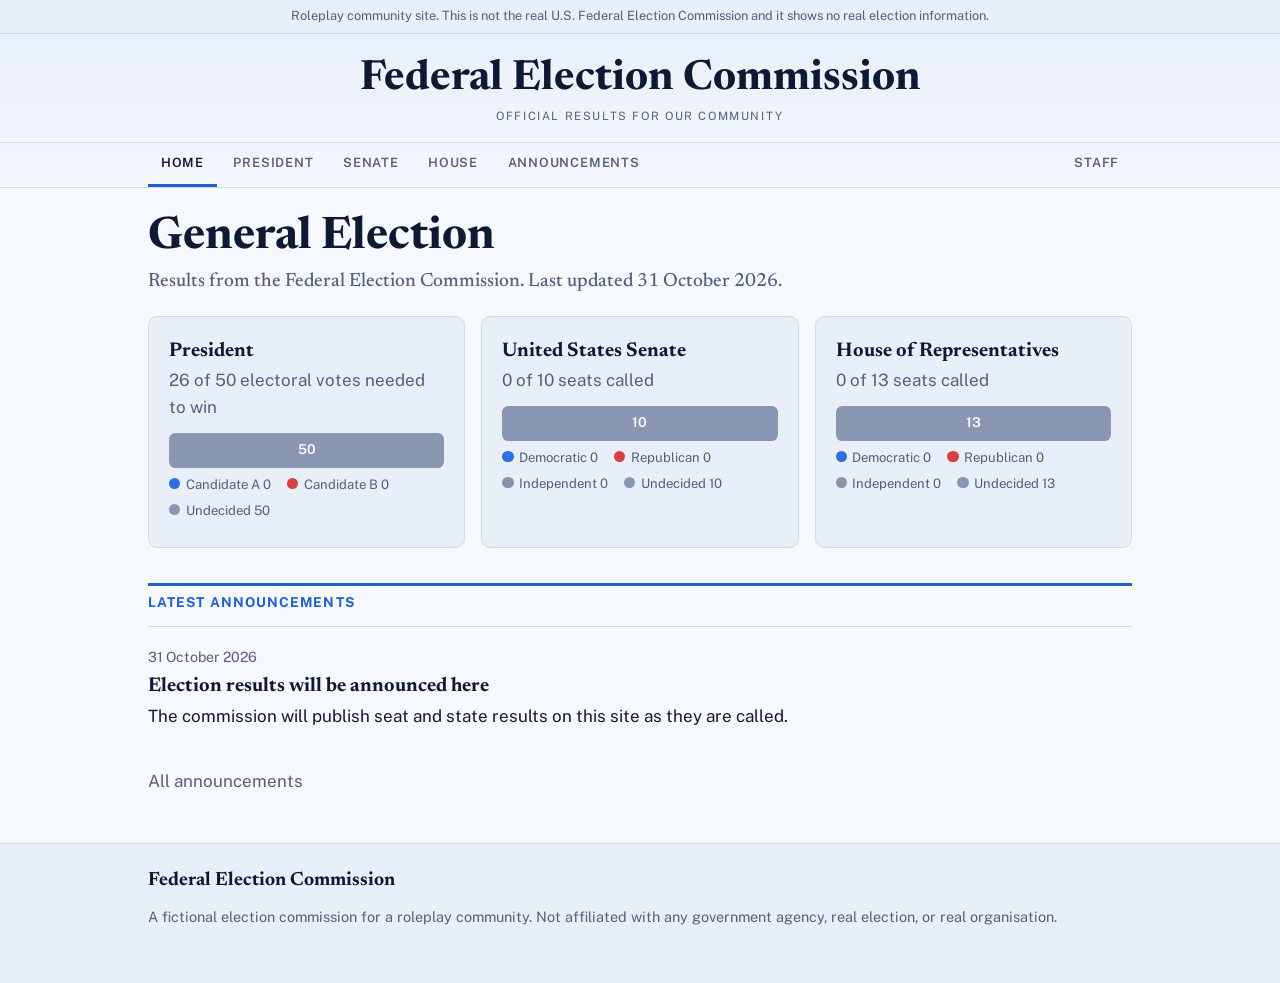
==== index.html @ acfc7f66 "Add files via upload" ====
<!doctype html><html lang="en"><head><meta charset="utf-8">
<meta name="viewport" content="width=device-width,initial-scale=1">
<title>Federal Election Commission</title>
<meta property="og:type" content="website">
<meta property="og:site_name" content="Federal Election Commission">
<meta property="og:title" content="Federal Election Commission">
<meta property="og:description" content="Roleplay community election results">
<meta name="theme-color" content="#1e3a8a">
<link href="https://fonts.googleapis.com/css2?family=Newsreader:opsz,wght@6..72,500;6..72,700&family=Public+Sans:wght@400;600&display=swap" rel="stylesheet">
<link rel="stylesheet" href="style.css"></head>
<body><div id="app"></div><script src="config.js"></script><script src="app.js"></script></body></html>
---- style.css ----
:root{--bg:#0b1220;--p:#111a2e;--l:#223052;--t:#e9eef8;--m:#9aa8c4;--a:#6aa6ff;--ah:#8fbcff;--oa:#07101f;--pend:#55627f;--er:#ff8a80;--ok:#6fdc9c;--sans:"Public Sans",system-ui,sans-serif;--serif:"Newsreader",Georgia,serif;color-scheme:dark}
@media(prefers-color-scheme:light){:root{--bg:#f5f8fd;--p:#e9eff9;--l:#d0daec;--t:#0e1a33;--m:#52607e;--a:#1f5fd1;--ah:#17479f;--oa:#fff;--pend:#8a97b3;--er:#c0392b;--ok:#1a7f46;color-scheme:light}}
*{box-sizing:border-box}
body{margin:0;background:var(--bg);color:var(--t);font:400 1.0625rem/1.6 var(--sans)}
a{color:inherit;text-decoration:none}.ul{text-decoration:underline;margin-right:.8rem}
:focus-visible{outline:3px solid var(--a);outline-offset:3px}
.w{max-width:64rem;margin:0 auto;padding:0 1.25rem}
h1,h2,h3{font-family:var(--serif);line-height:1.15;margin:.3rem 0}h1{font-size:clamp(2rem,5vw,2.8rem);margin-top:1.5rem}
.disc0{background:var(--p);border-bottom:1px solid var(--l);text-align:center;font-size:.8rem;color:var(--m);padding:.4rem 1rem}
.top{background:linear-gradient(var(--p),var(--bg));border-bottom:1px solid var(--l)}
.bar{display:flex;flex-direction:column;align-items:center;gap:.3rem;padding:1.4rem 0 1rem;text-align:center}
.brand{display:flex;align-items:center;gap:.7rem;font:700 clamp(1.7rem,5vw,2.6rem)/1.1 var(--serif)}.brand img{height:3rem}
.tag{text-transform:uppercase;letter-spacing:.14em;font-size:.72rem;color:var(--m)}
.cats{border-top:1px solid var(--l);overflow-x:auto}.cats .w{display:flex;gap:.25rem}
.cats a{padding:.65rem .8rem;color:var(--m);font-weight:600;font-size:.8rem;text-transform:uppercase;letter-spacing:.06em;white-space:nowrap;border-bottom:3px solid transparent}
.cats a:hover,.cats a.on{color:var(--t)}.cats a.on{border-color:var(--a)}.cats a.gap{margin-left:auto}
.lede{font:500 1.2rem/1.5 var(--serif);color:var(--m);margin:.3rem 0 1.2rem}
.sh{font:700 .85rem var(--sans);text-transform:uppercase;letter-spacing:.08em;color:var(--a);border-top:3px solid var(--a);padding-top:.5rem;margin:2.2rem 0 1rem}
.cards3,.grid{display:grid;gap:1rem;grid-template-columns:repeat(auto-fill,minmax(16rem,1fr))}
.card2,.seat,.box{background:var(--p);border:1px solid var(--l);border-radius:.6rem;padding:1.1rem 1.25rem}
a.card2:hover{border-color:var(--a)}.card2 p{margin:.3rem 0 .7rem}.mut,small{color:var(--m)}
.box{max-width:44rem;margin:1rem 0}
.bar2{display:flex;height:2.2rem;border-radius:.4rem;overflow:hidden;background:var(--l);margin:.4rem 0}
.bar2 span{display:flex;align-items:center;justify-content:center;color:#fff;font-weight:600;font-size:.85rem}
.leg2{display:flex;flex-wrap:wrap;gap:.3rem 1rem;font-size:.82rem;color:var(--m);margin-bottom:.5rem}
.leg2 i{display:inline-block;width:.7rem;height:.7rem;border-radius:50%;margin-right:.35rem}
.seat .sh2{display:flex;justify-content:space-between;gap:.5rem;align-items:center;margin-bottom:.35rem}
.st{font-size:.7rem;font-weight:700;text-transform:uppercase;letter-spacing:.05em;padding:.1rem .5rem;border-radius:99px;border:1px solid var(--l);color:var(--m)}
.st-called{background:var(--ok);color:#07101f;border-color:var(--ok)}.st-recount{border-color:#ffb347;color:#ffb347}
.chip{display:inline-block;color:#fff;font-size:.72rem;font-weight:700;padding:.1rem .55rem;border-radius:99px;margin-left:.3rem}
.win{font-weight:600;font-size:1.05rem}
.map{display:grid;grid-template-columns:repeat(12,minmax(0,1fr));gap:.3rem;max-width:46rem;margin:1rem auto}
.tile{aspect-ratio:1;border:0;border-radius:.35rem;color:#fff;font:700 .8rem var(--sans);display:flex;flex-direction:column;align-items:center;justify-content:center;cursor:pointer;padding:0}
.tile small{font-weight:400;font-size:.62rem;color:#ffffffd0}.tile:hover{filter:brightness(1.2)}.tile.st-recount{outline:2px dashed #ffb347}
.ann{border-top:1px solid var(--l);padding:1rem 0}.ann p{margin:.3rem 0;max-width:42rem}
label{display:block;font-weight:600;margin:.9rem 0 .25rem}
input,select{width:100%;padding:.6rem .75rem;border:1px solid var(--l);border-radius:.5rem;background:var(--bg);color:var(--t);font:inherit}
textarea{width:100%;min-height:7rem;padding:.6rem .75rem;border:1px solid var(--l);border-radius:.5rem;background:var(--bg);color:var(--t);font:inherit}
button{background:var(--a);color:var(--oa);border:0;border-radius:.5rem;padding:.6rem 1.2rem;font:600 .95rem var(--sans);cursor:pointer}
button:hover{background:var(--ah)}.dng{background:#b3321d;color:#fff}
.err{color:var(--er)}.ok{color:var(--ok)}
.tw{overflow-x:auto}.et{border-collapse:collapse;width:100%;min-width:46rem}.et th{text-align:left;font-size:.78rem;color:var(--m);padding:.3rem}.et td{padding:.2rem}
.et input,.et select{padding:.35rem .5rem;font-size:.85rem;min-width:5.5rem}
.row{display:flex;justify-content:space-between;gap:1rem;align-items:center;padding:.6rem 0;border-top:1px solid var(--l)}
footer{background:var(--p);border-top:1px solid var(--l);margin-top:3rem;padding:1.5rem 0 2.5rem;color:var(--m);font-size:.9rem}footer b{color:var(--t);font:700 1.2rem var(--serif)}
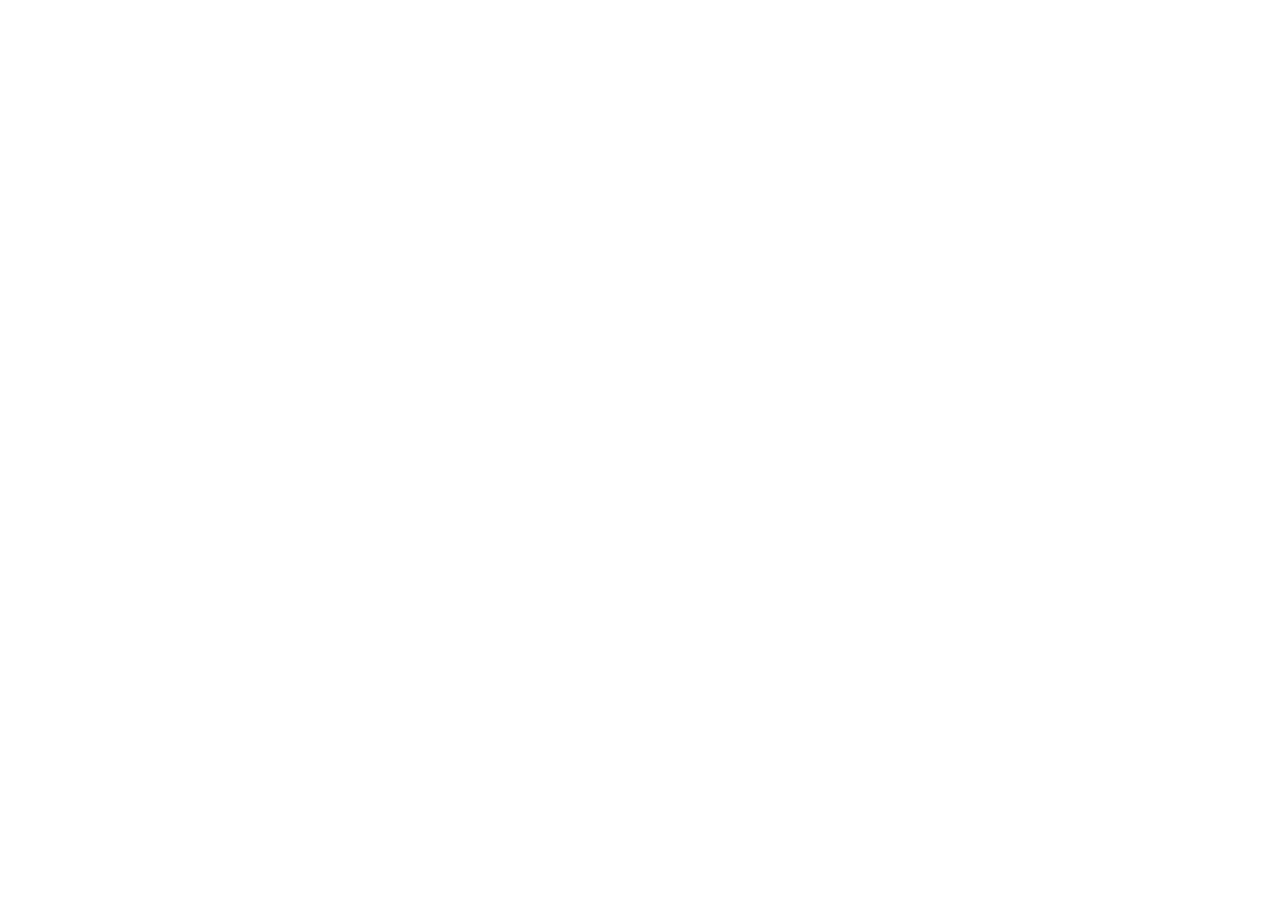
==== commit 488fb9f2: "Update index.html" ====
--- a/index.html
+++ b/index.html
@@ -5,7 +5,7 @@
 <meta property="og:site_name" content="Federal Election Commission">
 <meta property="og:title" content="Federal Election Commission">
 <meta property="og:description" content="Roleplay community election results">
-<meta name="theme-color" content="#1e3a8a">
+<meta name="theme-color" content="#112e51">
 <link href="https://fonts.googleapis.com/css2?family=Newsreader:opsz,wght@6..72,500;6..72,700&family=Public+Sans:wght@400;600&display=swap" rel="stylesheet">
 <link rel="stylesheet" href="style.css"></head>
 <body><div id="app"></div><script src="config.js"></script><script src="app.js"></script></body></html>
--- a/style.css
+++ b/style.css
@@ -1,45 +1,56 @@
-:root{--bg:#0b1220;--p:#111a2e;--l:#223052;--t:#e9eef8;--m:#9aa8c4;--a:#6aa6ff;--ah:#8fbcff;--oa:#07101f;--pend:#55627f;--er:#ff8a80;--ok:#6fdc9c;--sans:"Public Sans",system-ui,sans-serif;--serif:"Newsreader",Georgia,serif;color-scheme:dark}
-@media(prefers-color-scheme:light){:root{--bg:#f5f8fd;--p:#e9eff9;--l:#d0daec;--t:#0e1a33;--m:#52607e;--a:#1f5fd1;--ah:#17479f;--oa:#fff;--pend:#8a97b3;--er:#c0392b;--ok:#1a7f46;color-scheme:light}}
+:root{--navy:#112e51;--gold:#c9a227;--bg:#fff;--p:#f1f4f8;--l:#d9dee6;--t:#1b1b1b;--m:#566170;--a:#205493;--ah:#112e51;--oa:#fff;--pend:#7b8598;--er:#b50909;--ok:#2e7d32;--sans:"Public Sans",system-ui,sans-serif;--serif:"Newsreader",Georgia,serif;color-scheme:light}
 *{box-sizing:border-box}
 body{margin:0;background:var(--bg);color:var(--t);font:400 1.0625rem/1.6 var(--sans)}
 a{color:inherit;text-decoration:none}.ul{text-decoration:underline;margin-right:.8rem}
-:focus-visible{outline:3px solid var(--a);outline-offset:3px}
-.w{max-width:64rem;margin:0 auto;padding:0 1.25rem}
-h1,h2,h3{font-family:var(--serif);line-height:1.15;margin:.3rem 0}h1{font-size:clamp(2rem,5vw,2.8rem);margin-top:1.5rem}
-.disc0{background:var(--p);border-bottom:1px solid var(--l);text-align:center;font-size:.8rem;color:var(--m);padding:.4rem 1rem}
-.top{background:linear-gradient(var(--p),var(--bg));border-bottom:1px solid var(--l)}
-.bar{display:flex;flex-direction:column;align-items:center;gap:.3rem;padding:1.4rem 0 1rem;text-align:center}
-.brand{display:flex;align-items:center;gap:.7rem;font:700 clamp(1.7rem,5vw,2.6rem)/1.1 var(--serif)}.brand img{height:3rem}
-.tag{text-transform:uppercase;letter-spacing:.14em;font-size:.72rem;color:var(--m)}
-.cats{border-top:1px solid var(--l);overflow-x:auto}.cats .w{display:flex;gap:.25rem}
-.cats a{padding:.65rem .8rem;color:var(--m);font-weight:600;font-size:.8rem;text-transform:uppercase;letter-spacing:.06em;white-space:nowrap;border-bottom:3px solid transparent}
-.cats a:hover,.cats a.on{color:var(--t)}.cats a.on{border-color:var(--a)}.cats a.gap{margin-left:auto}
-.lede{font:500 1.2rem/1.5 var(--serif);color:var(--m);margin:.3rem 0 1.2rem}
-.sh{font:700 .85rem var(--sans);text-transform:uppercase;letter-spacing:.08em;color:var(--a);border-top:3px solid var(--a);padding-top:.5rem;margin:2.2rem 0 1rem}
-.cards3,.grid{display:grid;gap:1rem;grid-template-columns:repeat(auto-fill,minmax(16rem,1fr))}
-.card2,.seat,.box{background:var(--p);border:1px solid var(--l);border-radius:.6rem;padding:1.1rem 1.25rem}
-a.card2:hover{border-color:var(--a)}.card2 p{margin:.3rem 0 .7rem}.mut,small{color:var(--m)}
-.box{max-width:44rem;margin:1rem 0}
-.bar2{display:flex;height:2.2rem;border-radius:.4rem;overflow:hidden;background:var(--l);margin:.4rem 0}
+:focus-visible{outline:3px solid #2491ff;outline-offset:2px}
+.w{max-width:66rem;margin:0 auto;padding:0 1.25rem}
+h1,h2,h3{font-family:var(--serif);color:var(--navy);line-height:1.15;margin:.3rem 0}
+h1{font-size:clamp(1.8rem,4vw,2.5rem);margin:1.6rem 0 .8rem;padding-bottom:.6rem;border-bottom:1px solid var(--l)}
+.disc0{background:var(--p);border-bottom:1px solid var(--l);font-size:.78rem;color:var(--m);padding:.4rem 0}
+.top{background:#fff}.bar{display:flex;align-items:center;padding-top:1rem;padding-bottom:1rem}
+.brand{display:flex;align-items:center;gap:1rem;color:var(--navy)}.brand img{height:3.4rem}
+.brand b{display:block;font:700 clamp(1.3rem,3.5vw,1.9rem)/1.15 var(--serif)}
+.brand small{display:block;font:600 .72rem var(--sans);text-transform:uppercase;letter-spacing:.12em;color:var(--m);margin-top:.15rem}
+.seal{width:3.4rem;height:3.4rem;border-radius:50%;background:var(--navy);color:#fff;border:3px solid var(--gold);display:flex;align-items:center;justify-content:center;font:700 .95rem var(--serif);letter-spacing:.05em;flex:none}
+.cats{background:var(--navy);overflow-x:auto}.cats .w{display:flex}
+.cats a{color:#dbe6f5;padding:.8rem 1rem;font:600 .8rem var(--sans);text-transform:uppercase;letter-spacing:.07em;white-space:nowrap;border-bottom:4px solid transparent}
+.cats a:hover{background:#1c4272;color:#fff}.cats a.on{color:#fff;border-color:var(--gold)}.cats a.gap{margin-left:auto}
+.lede{font:500 1.15rem/1.5 var(--serif);color:var(--m);margin:.3rem 0 1.2rem}
+.sh{font:700 .95rem var(--sans);color:var(--navy);text-transform:uppercase;letter-spacing:.06em;border-bottom:2px solid var(--navy);padding-bottom:.35rem;margin:2.2rem 0 1rem}
+.cards3{display:grid;gap:1.2rem;grid-template-columns:repeat(auto-fill,minmax(17rem,1fr))}
+.card2{background:#fff;border:1px solid var(--l);border-radius:.25rem;padding:0 1.25rem 1.1rem;overflow:hidden}
+.card2 h3{background:var(--navy);color:#fff;margin:0 -1.25rem .9rem;padding:.55rem 1.25rem;font:700 .8rem var(--sans);text-transform:uppercase;letter-spacing:.08em}
+a.card2:hover{border-color:var(--navy);box-shadow:0 2px 8px #0002}.card2 p{margin:.3rem 0 .7rem}
+.mut,small{color:var(--m)}
+.box{background:var(--p);border:1px solid var(--l);border-radius:.25rem;padding:1.1rem 1.25rem;max-width:44rem;margin:1rem 0}
+.bar2{display:flex;height:2.2rem;border-radius:.2rem;overflow:hidden;background:#e5e9ef;margin:.4rem 0}
 .bar2 span{display:flex;align-items:center;justify-content:center;color:#fff;font-weight:600;font-size:.85rem}
 .leg2{display:flex;flex-wrap:wrap;gap:.3rem 1rem;font-size:.82rem;color:var(--m);margin-bottom:.5rem}
 .leg2 i{display:inline-block;width:.7rem;height:.7rem;border-radius:50%;margin-right:.35rem}
-.seat .sh2{display:flex;justify-content:space-between;gap:.5rem;align-items:center;margin-bottom:.35rem}
-.st{font-size:.7rem;font-weight:700;text-transform:uppercase;letter-spacing:.05em;padding:.1rem .5rem;border-radius:99px;border:1px solid var(--l);color:var(--m)}
-.st-called{background:var(--ok);color:#07101f;border-color:var(--ok)}.st-recount{border-color:#ffb347;color:#ffb347}
-.chip{display:inline-block;color:#fff;font-size:.72rem;font-weight:700;padding:.1rem .55rem;border-radius:99px;margin-left:.3rem}
-.win{font-weight:600;font-size:1.05rem}
+.st{font:700 .68rem var(--sans);text-transform:uppercase;letter-spacing:.05em;padding:.15rem .5rem;border-radius:.2rem;border:1px solid var(--l);color:var(--m);background:#fff;white-space:nowrap}
+.st-called{background:var(--ok);color:#fff;border-color:var(--ok)}.st-recount{border-color:#b26a00;color:#8a5200;background:#fff4e0}
+.chip{display:inline-block;color:#fff;font-size:.72rem;font-weight:700;padding:.1rem .55rem;border-radius:.2rem}
+.win{font-weight:600;font-size:1.05rem;color:var(--navy)}
+.tw{overflow-x:auto}
+.rt{width:100%;border-collapse:collapse;min-width:40rem;border:1px solid var(--l)}
+.rt th{background:var(--navy);color:#fff;text-align:left;font:600 .75rem var(--sans);text-transform:uppercase;letter-spacing:.06em;padding:.6rem .8rem}
+.rt td{padding:.65rem .8rem;border-bottom:1px solid var(--l);vertical-align:top}.rt tr:nth-child(even) td{background:var(--p)}
 .map{display:grid;grid-template-columns:repeat(12,minmax(0,1fr));gap:.3rem;max-width:46rem;margin:1rem auto}
-.tile{aspect-ratio:1;border:0;border-radius:.35rem;color:#fff;font:700 .8rem var(--sans);display:flex;flex-direction:column;align-items:center;justify-content:center;cursor:pointer;padding:0}
-.tile small{font-weight:400;font-size:.62rem;color:#ffffffd0}.tile:hover{filter:brightness(1.2)}.tile.st-recount{outline:2px dashed #ffb347}
+.tile{aspect-ratio:1;border:0;border-radius:.2rem;color:#fff;font:700 .8rem var(--sans);display:flex;flex-direction:column;align-items:center;justify-content:center;cursor:pointer;padding:0}
+.tile small{font-weight:400;font-size:.62rem;color:#ffffffd9}.tile:hover{filter:brightness(1.15)}.tile.st-recount{outline:2px dashed #b26a00}
 .ann{border-top:1px solid var(--l);padding:1rem 0}.ann p{margin:.3rem 0;max-width:42rem}
 label{display:block;font-weight:600;margin:.9rem 0 .25rem}
-input,select{width:100%;padding:.6rem .75rem;border:1px solid var(--l);border-radius:.5rem;background:var(--bg);color:var(--t);font:inherit}
-textarea{width:100%;min-height:7rem;padding:.6rem .75rem;border:1px solid var(--l);border-radius:.5rem;background:var(--bg);color:var(--t);font:inherit}
-button{background:var(--a);color:var(--oa);border:0;border-radius:.5rem;padding:.6rem 1.2rem;font:600 .95rem var(--sans);cursor:pointer}
-button:hover{background:var(--ah)}.dng{background:#b3321d;color:#fff}
+input,select,textarea{width:100%;padding:.6rem .75rem;border:1px solid #8d97a5;border-radius:.2rem;background:#fff;color:var(--t);font:inherit}
+textarea{min-height:7rem}
+button{background:var(--a);color:var(--oa);border:0;border-radius:.2rem;padding:.6rem 1.2rem;font:600 .95rem var(--sans);cursor:pointer}
+button:hover{background:var(--ah)}.dng{background:#b50909}.dng:hover{background:#8b0707}
 .err{color:var(--er)}.ok{color:var(--ok)}
-.tw{overflow-x:auto}.et{border-collapse:collapse;width:100%;min-width:46rem}.et th{text-align:left;font-size:.78rem;color:var(--m);padding:.3rem}.et td{padding:.2rem}
+.et{border-collapse:collapse;width:100%;min-width:46rem}.et th{text-align:left;font-size:.78rem;color:var(--m);padding:.3rem}.et td{padding:.2rem}
+.et input,.et select{padding:.35rem .5rem;font-size:.85rem;min-width:5.5rem}
+.row{display:flex;justify-content:space-between;gap:1rem;align-items:center;padding:.6rem 0;border-top:1px solid var(--l)}
+footer{background:var(--navy);color:#cfdcef;margin-top:3rem;padding:2rem 0 2.5rem;font-size:.9rem}
+footer b{display:block;color:#fff;font:700 1.1rem var(--serif);margin-bottom:.4rem}footer a{display:block;color:#fff;padding:.12rem 0}footer a:hover{text-decoration:underline}
+.fcols{display:grid;grid-template-columns:2fr 1fr;gap:2rem}@media(max-width:600px){.fcols{grid-template-columns:1fr}}
 .et input,.et select{padding:.35rem .5rem;font-size:.85rem;min-width:5.5rem}
 .row{display:flex;justify-content:space-between;gap:1rem;align-items:center;padding:.6rem 0;border-top:1px solid var(--l)}
 footer{background:var(--p);border-top:1px solid var(--l);margin-top:3rem;padding:1.5rem 0 2.5rem;color:var(--m);font-size:.9rem}footer b{color:var(--t);font:700 1.2rem var(--serif)}
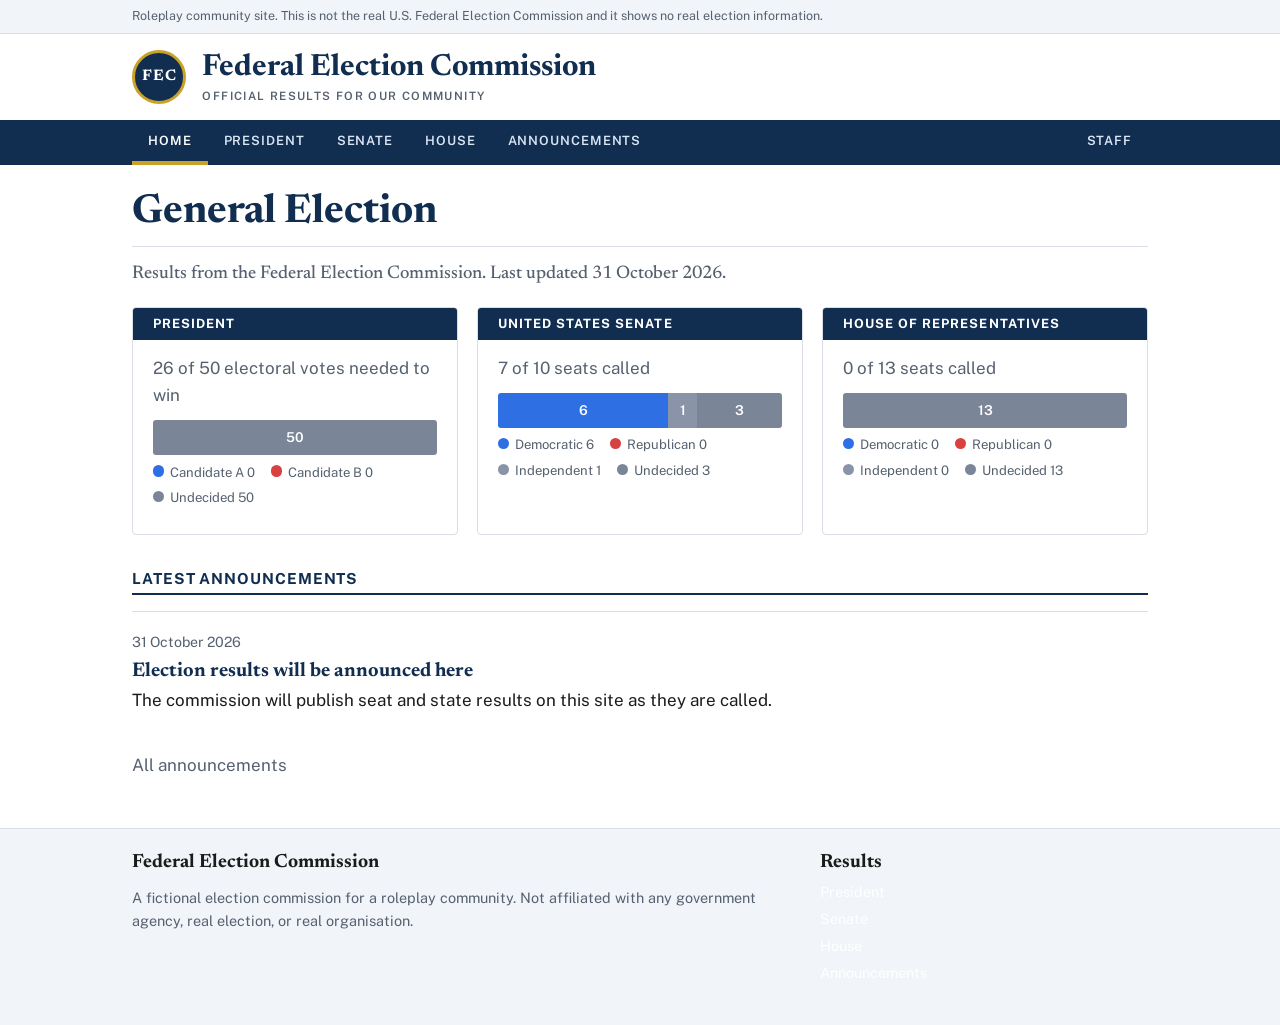
==== commit f827bd62: "Rename index (5).html to index.html" ====
--- a/index.html
+++ b/index.html
@@ -7,5 +7,5 @@
 <meta property="og:description" content="Roleplay community election results">
 <meta name="theme-color" content="#112e51">
 <link href="https://fonts.googleapis.com/css2?family=Newsreader:opsz,wght@6..72,500;6..72,700&family=Public+Sans:wght@400;600&display=swap" rel="stylesheet">
-<link rel="stylesheet" href="style.css"></head>
-<body><div id="app"></div><script src="config.js"></script><script src="app.js"></script></body></html>
+<link rel="stylesheet" href="style.css?v=3"></head>
+<body><div id="app"></div><script src="config.js?v=3"></script><script src="app.js?v=3"></script></body></html>
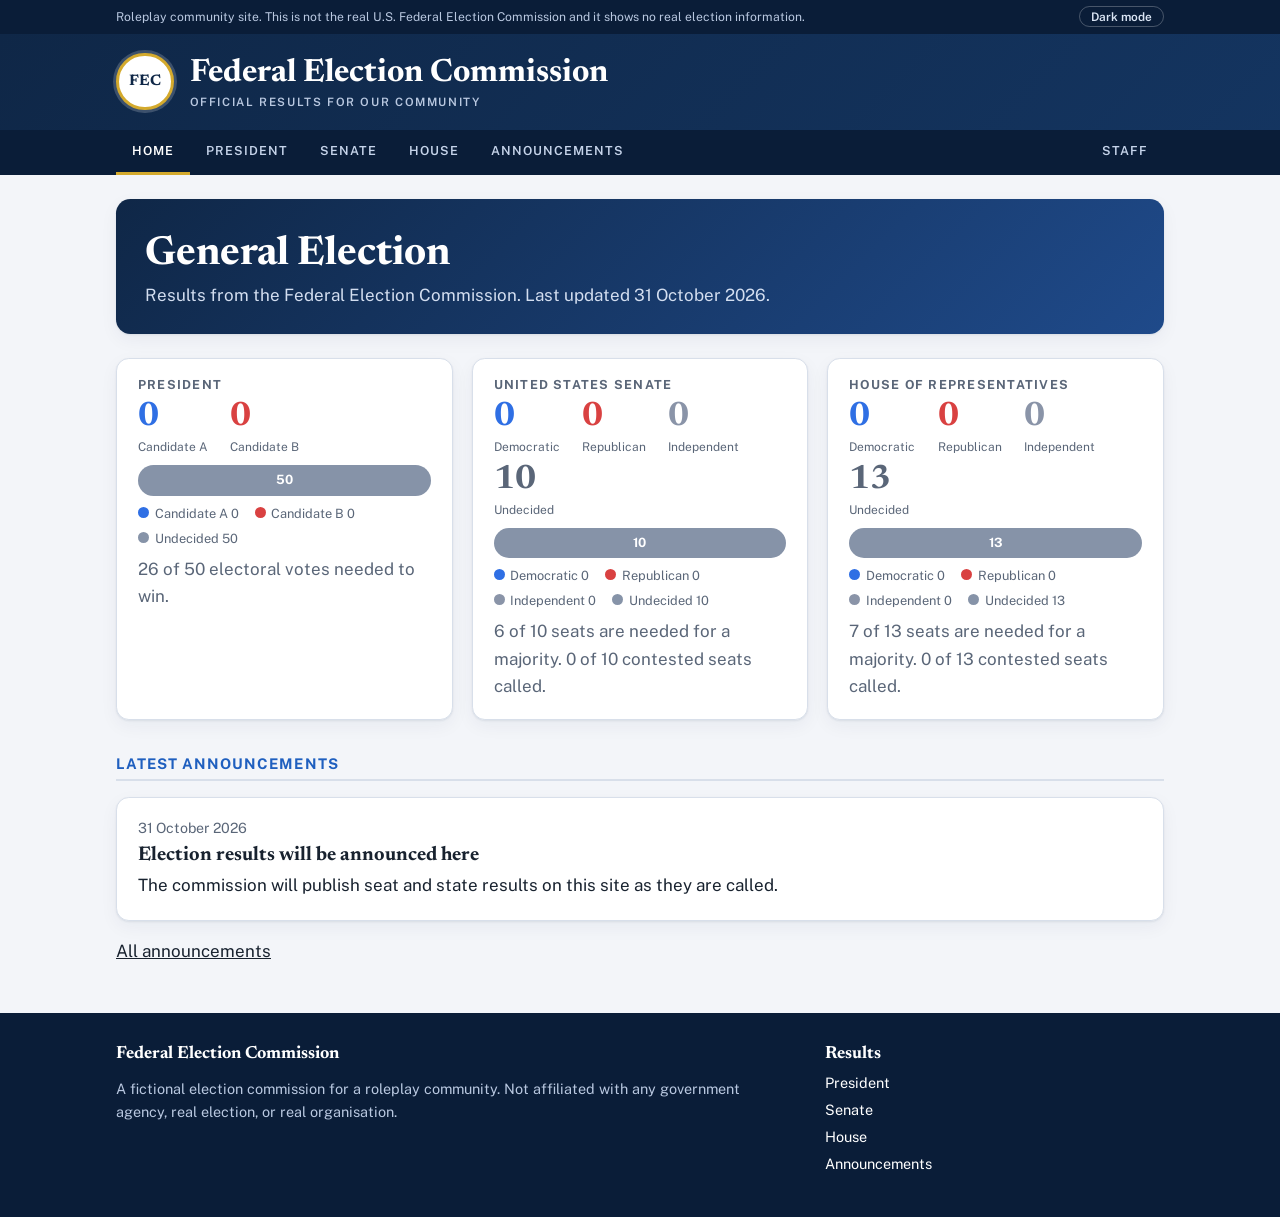
==== commit af923df6: "Add files via upload" ====
--- a/index.html
+++ b/index.html
@@ -7,5 +7,6 @@
 <meta property="og:description" content="Roleplay community election results">
 <meta name="theme-color" content="#112e51">
 <link href="https://fonts.googleapis.com/css2?family=Newsreader:opsz,wght@6..72,500;6..72,700&family=Public+Sans:wght@400;600&display=swap" rel="stylesheet">
-<link rel="stylesheet" href="style.css?v=3"></head>
-<body><div id="app"></div><script src="config.js?v=3"></script><script src="app.js?v=3"></script></body></html>
+<script>try{var t=localStorage.getItem("theme");if(t)document.documentElement.dataset.theme=t}catch(e){}</script>
+<link rel="stylesheet" href="style.css?v=4"></head>
+<body><div id="app"></div><script src="config.js?v=4"></script><script src="app.js?v=4"></script></body></html>
--- a/style.css
+++ b/style.css
@@ -1,56 +1,67 @@
-:root{--navy:#112e51;--gold:#c9a227;--bg:#fff;--p:#f1f4f8;--l:#d9dee6;--t:#1b1b1b;--m:#566170;--a:#205493;--ah:#112e51;--oa:#fff;--pend:#7b8598;--er:#b50909;--ok:#2e7d32;--sans:"Public Sans",system-ui,sans-serif;--serif:"Newsreader",Georgia,serif;color-scheme:light}
+:root{--navy:#0f2747;--navy2:#1f4a8a;--gold:#d4aa2d;--bg:#f3f5f9;--card:#fff;--p:#eef2f8;--l:#d8dfea;--t:#18222f;--m:#5a6678;--a:#1f5fbf;--ah:#154a96;--oa:#fff;--pend:#8693a8;--er:#b42318;--ok:#2e7d32;--sh:0 1px 2px #0f274714,0 6px 18px #0f27470d;--sans:"Public Sans",system-ui,sans-serif;--serif:"Newsreader",Georgia,serif;color-scheme:light}
+:root[data-theme="dark"]{--bg:#0a111e;--card:#121c30;--p:#0f1829;--l:#243350;--t:#e8eef8;--m:#9aa8c2;--a:#6aa6ff;--ah:#8fbcff;--oa:#07101f;--pend:#55627f;--er:#ff8a80;--ok:#6fdc9c;--sh:0 1px 2px #0006;color-scheme:dark}
+@media(prefers-color-scheme:dark){:root:not([data-theme="light"]){--bg:#0a111e;--card:#121c30;--p:#0f1829;--l:#243350;--t:#e8eef8;--m:#9aa8c2;--a:#6aa6ff;--ah:#8fbcff;--oa:#07101f;--pend:#55627f;--er:#ff8a80;--ok:#6fdc9c;--sh:0 1px 2px #0006;color-scheme:dark}}
 *{box-sizing:border-box}
 body{margin:0;background:var(--bg);color:var(--t);font:400 1.0625rem/1.6 var(--sans)}
 a{color:inherit;text-decoration:none}.ul{text-decoration:underline;margin-right:.8rem}
 :focus-visible{outline:3px solid #2491ff;outline-offset:2px}
-.w{max-width:66rem;margin:0 auto;padding:0 1.25rem}
-h1,h2,h3{font-family:var(--serif);color:var(--navy);line-height:1.15;margin:.3rem 0}
-h1{font-size:clamp(1.8rem,4vw,2.5rem);margin:1.6rem 0 .8rem;padding-bottom:.6rem;border-bottom:1px solid var(--l)}
-.disc0{background:var(--p);border-bottom:1px solid var(--l);font-size:.78rem;color:var(--m);padding:.4rem 0}
-.top{background:#fff}.bar{display:flex;align-items:center;padding-top:1rem;padding-bottom:1rem}
-.brand{display:flex;align-items:center;gap:1rem;color:var(--navy)}.brand img{height:3.4rem}
-.brand b{display:block;font:700 clamp(1.3rem,3.5vw,1.9rem)/1.15 var(--serif)}
-.brand small{display:block;font:600 .72rem var(--sans);text-transform:uppercase;letter-spacing:.12em;color:var(--m);margin-top:.15rem}
-.seal{width:3.4rem;height:3.4rem;border-radius:50%;background:var(--navy);color:#fff;border:3px solid var(--gold);display:flex;align-items:center;justify-content:center;font:700 .95rem var(--serif);letter-spacing:.05em;flex:none}
-.cats{background:var(--navy);overflow-x:auto}.cats .w{display:flex}
-.cats a{color:#dbe6f5;padding:.8rem 1rem;font:600 .8rem var(--sans);text-transform:uppercase;letter-spacing:.07em;white-space:nowrap;border-bottom:4px solid transparent}
-.cats a:hover{background:#1c4272;color:#fff}.cats a.on{color:#fff;border-color:var(--gold)}.cats a.gap{margin-left:auto}
+.w{max-width:68rem;margin:0 auto;padding:0 1.25rem}
+h1,h2,h3{font-family:var(--serif);color:var(--t);line-height:1.15;margin:.3rem 0}
+h1{font-size:clamp(1.8rem,4vw,2.5rem);margin:1.6rem 0 .8rem}
+.disc0{background:#0a1d38;color:#b9c8e0;font-size:.76rem;padding:.4rem 0}.disc0 .w{display:flex;justify-content:space-between;gap:1rem;align-items:center}
+.tgl{background:transparent;color:#dbe6f5;border:1px solid #ffffff40;padding:.15rem .7rem;font-size:.74rem;border-radius:99px;white-space:nowrap}.tgl:hover{background:#ffffff1a}
+.top{background:linear-gradient(135deg,var(--navy),#143561);color:#fff}
+.bar{display:flex;align-items:center;padding-top:1.2rem;padding-bottom:1.2rem}
+.brand{display:flex;align-items:center;gap:1rem}.brand img{height:3.6rem}
+.brand b{display:block;font:700 clamp(1.4rem,3.6vw,2rem)/1.15 var(--serif)}
+.brand small{display:block;font:600 .72rem var(--sans);text-transform:uppercase;letter-spacing:.14em;color:#b9c8e0;margin-top:.2rem}
+.seal{width:3.6rem;height:3.6rem;border-radius:50%;background:#fff;color:var(--navy);border:3px solid var(--gold);display:flex;align-items:center;justify-content:center;font:700 .95rem var(--serif);flex:none;box-shadow:0 0 0 3px #ffffff30}
+.cats{background:#0a1d38;overflow-x:auto}.cats .w{display:flex}
+.cats a{color:#c6d4ea;padding:.85rem 1rem;font:600 .78rem var(--sans);text-transform:uppercase;letter-spacing:.08em;white-space:nowrap;border-bottom:3px solid transparent}
+.cats a:hover{color:#fff;background:#ffffff12}.cats a.on{color:#fff;border-color:var(--gold)}.cats a.gap{margin-left:auto}
+main{padding-bottom:1rem}
+.hero{background:linear-gradient(135deg,var(--navy),var(--navy2));color:#fff;border-radius:.9rem;padding:1.6rem 1.8rem;margin:1.5rem 0;box-shadow:var(--sh)}
+.hero h1{color:#fff;margin:.5rem 0 .2rem}.hero p{margin:0;color:#d3def0}
+.pill{display:inline-block;font:700 .68rem var(--sans);text-transform:uppercase;letter-spacing:.08em;padding:.2rem .7rem;border-radius:99px;background:var(--p);border:1px solid var(--l);color:var(--m);vertical-align:middle}
+.pill.live{background:var(--gold);border-color:var(--gold);color:#1a1405}.pill.on{background:var(--ok);border-color:var(--ok);color:#fff}
 .lede{font:500 1.15rem/1.5 var(--serif);color:var(--m);margin:.3rem 0 1.2rem}
-.sh{font:700 .95rem var(--sans);color:var(--navy);text-transform:uppercase;letter-spacing:.06em;border-bottom:2px solid var(--navy);padding-bottom:.35rem;margin:2.2rem 0 1rem}
-.cards3{display:grid;gap:1.2rem;grid-template-columns:repeat(auto-fill,minmax(17rem,1fr))}
-.card2{background:#fff;border:1px solid var(--l);border-radius:.25rem;padding:0 1.25rem 1.1rem;overflow:hidden}
-.card2 h3{background:var(--navy);color:#fff;margin:0 -1.25rem .9rem;padding:.55rem 1.25rem;font:700 .8rem var(--sans);text-transform:uppercase;letter-spacing:.08em}
-a.card2:hover{border-color:var(--navy);box-shadow:0 2px 8px #0002}.card2 p{margin:.3rem 0 .7rem}
+.sh{font:700 .92rem var(--sans);color:var(--a);text-transform:uppercase;letter-spacing:.07em;border-bottom:2px solid var(--l);padding-bottom:.4rem;margin:2.2rem 0 1rem}
+.sh small{font-weight:400;text-transform:none;letter-spacing:0;color:var(--m);margin-left:.4rem}
+.cards3{display:grid;gap:1.2rem;grid-template-columns:repeat(auto-fill,minmax(17.5rem,1fr))}
+.card2,.box{background:var(--card);border:1px solid var(--l);border-radius:.8rem;box-shadow:var(--sh)}
+.card2{padding:1.1rem 1.3rem 1.2rem}.card2 h3{font:700 .78rem var(--sans);text-transform:uppercase;letter-spacing:.1em;color:var(--m);margin:0 0 .6rem}
+a.card2:hover{border-color:var(--a);transform:translateY(-2px);transition:.15s}.card2 p{margin:.3rem 0 0}
+.box{padding:1.1rem 1.3rem;max-width:44rem;margin:1rem 0}.box.wide{max-width:none}
+.nums{display:flex;flex-wrap:wrap;gap:.4rem 1.4rem;margin-bottom:.5rem}
+.nums div{display:flex;flex-direction:column}.nums b{font:700 2.1rem/1 var(--serif)}.nums span{font-size:.75rem;color:var(--m);margin-top:.2rem}
 .mut,small{color:var(--m)}
-.box{background:var(--p);border:1px solid var(--l);border-radius:.25rem;padding:1.1rem 1.25rem;max-width:44rem;margin:1rem 0}
-.bar2{display:flex;height:2.2rem;border-radius:.2rem;overflow:hidden;background:#e5e9ef;margin:.4rem 0}
-.bar2 span{display:flex;align-items:center;justify-content:center;color:#fff;font-weight:600;font-size:.85rem}
-.leg2{display:flex;flex-wrap:wrap;gap:.3rem 1rem;font-size:.82rem;color:var(--m);margin-bottom:.5rem}
+.bar2{display:flex;height:1.9rem;border-radius:99px;overflow:hidden;background:var(--l);margin:.5rem 0}
+.bar2 span{display:flex;align-items:center;justify-content:center;color:#fff;font-weight:700;font-size:.8rem}
+.leg2{display:flex;flex-wrap:wrap;gap:.3rem 1rem;font-size:.8rem;color:var(--m);margin-bottom:.4rem}
 .leg2 i{display:inline-block;width:.7rem;height:.7rem;border-radius:50%;margin-right:.35rem}
-.st{font:700 .68rem var(--sans);text-transform:uppercase;letter-spacing:.05em;padding:.15rem .5rem;border-radius:.2rem;border:1px solid var(--l);color:var(--m);background:#fff;white-space:nowrap}
-.st-called{background:var(--ok);color:#fff;border-color:var(--ok)}.st-recount{border-color:#b26a00;color:#8a5200;background:#fff4e0}
-.chip{display:inline-block;color:#fff;font-size:.72rem;font-weight:700;padding:.1rem .55rem;border-radius:.2rem}
-.win{font-weight:600;font-size:1.05rem;color:var(--navy)}
-.tw{overflow-x:auto}
-.rt{width:100%;border-collapse:collapse;min-width:40rem;border:1px solid var(--l)}
-.rt th{background:var(--navy);color:#fff;text-align:left;font:600 .75rem var(--sans);text-transform:uppercase;letter-spacing:.06em;padding:.6rem .8rem}
-.rt td{padding:.65rem .8rem;border-bottom:1px solid var(--l);vertical-align:top}.rt tr:nth-child(even) td{background:var(--p)}
+.st{font:700 .66rem var(--sans);text-transform:uppercase;letter-spacing:.06em;padding:.18rem .55rem;border-radius:99px;border:1px solid var(--l);color:var(--m);background:var(--p);white-space:nowrap}
+.st-called{background:var(--ok);color:#fff;border-color:var(--ok)}.st-recount{border-color:#b26a00;color:#b26a00;background:transparent}
+.chip{display:inline-block;color:#fff;font-size:.72rem;font-weight:700;padding:.12rem .6rem;border-radius:99px}
+.win{font-weight:600;font-size:1.05rem}
+.tw{overflow-x:auto;border-radius:.8rem;border:1px solid var(--l);box-shadow:var(--sh);background:var(--card)}
+.rt{width:100%;border-collapse:collapse;min-width:40rem}
+.rt th{background:var(--navy);color:#fff;text-align:left;font:600 .72rem var(--sans);text-transform:uppercase;letter-spacing:.07em;padding:.7rem .9rem}
+.rt td{padding:.7rem .9rem;border-top:1px solid var(--l);vertical-align:top}.rt tbody tr:nth-child(even) td{background:var(--p)}
 .map{display:grid;grid-template-columns:repeat(12,minmax(0,1fr));gap:.3rem;max-width:46rem;margin:1rem auto}
-.tile{aspect-ratio:1;border:0;border-radius:.2rem;color:#fff;font:700 .8rem var(--sans);display:flex;flex-direction:column;align-items:center;justify-content:center;cursor:pointer;padding:0}
-.tile small{font-weight:400;font-size:.62rem;color:#ffffffd9}.tile:hover{filter:brightness(1.15)}.tile.st-recount{outline:2px dashed #b26a00}
-.ann{border-top:1px solid var(--l);padding:1rem 0}.ann p{margin:.3rem 0;max-width:42rem}
+.tile{aspect-ratio:1;border:0;border-radius:.3rem;color:#fff;font:700 .8rem var(--sans);display:flex;flex-direction:column;align-items:center;justify-content:center;cursor:pointer;padding:0}
+.tile small{font-weight:400;font-size:.62rem;color:#ffffffd9}.tile:hover{filter:brightness(1.15)}.tile.st-recount{outline:2px dashed #e0a030}
+.ann{background:var(--card);border:1px solid var(--l);border-radius:.8rem;box-shadow:var(--sh);padding:1rem 1.3rem;margin-bottom:.8rem}.ann h3{margin:.2rem 0}.ann p{margin:.3rem 0;max-width:44rem}
 label{display:block;font-weight:600;margin:.9rem 0 .25rem}
-input,select,textarea{width:100%;padding:.6rem .75rem;border:1px solid #8d97a5;border-radius:.2rem;background:#fff;color:var(--t);font:inherit}
+input,select,textarea{width:100%;padding:.6rem .75rem;border:1px solid var(--l);border-radius:.5rem;background:var(--bg);color:var(--t);font:inherit}
 textarea{min-height:7rem}
-button{background:var(--a);color:var(--oa);border:0;border-radius:.2rem;padding:.6rem 1.2rem;font:600 .95rem var(--sans);cursor:pointer}
-button:hover{background:var(--ah)}.dng{background:#b50909}.dng:hover{background:#8b0707}
+.ck{display:flex;align-items:center;gap:.5rem;font-weight:600;margin:.4rem 0}.ck input{width:auto}.clsrow{display:flex;gap:1.4rem;flex-wrap:wrap}
+button{background:var(--a);color:var(--oa);border:0;border-radius:.5rem;padding:.6rem 1.2rem;font:600 .95rem var(--sans);cursor:pointer}
+button:hover{background:var(--ah)}.dng{background:#b42318;color:#fff}.dng:hover{background:#8b1a12}
+.jump{display:flex;flex-wrap:wrap;gap:.4rem;margin:.5rem 0}.jump button{background:var(--p);color:var(--t);border:1px solid var(--l);padding:.3rem .8rem;font-size:.8rem;border-radius:99px}.jump button:hover{background:var(--l)}
 .err{color:var(--er)}.ok{color:var(--ok)}
-.et{border-collapse:collapse;width:100%;min-width:46rem}.et th{text-align:left;font-size:.78rem;color:var(--m);padding:.3rem}.et td{padding:.2rem}
+.et{border-collapse:collapse;width:100%;min-width:46rem}.et th{text-align:left;font-size:.76rem;color:var(--m);padding:.4rem .3rem}.et td{padding:.2rem}
 .et input,.et select{padding:.35rem .5rem;font-size:.85rem;min-width:5.5rem}
 .row{display:flex;justify-content:space-between;gap:1rem;align-items:center;padding:.6rem 0;border-top:1px solid var(--l)}
-footer{background:var(--navy);color:#cfdcef;margin-top:3rem;padding:2rem 0 2.5rem;font-size:.9rem}
+footer{background:#0a1d38;color:#b9c8e0;margin-top:3rem;padding:2rem 0 2.5rem;font-size:.9rem}
 footer b{display:block;color:#fff;font:700 1.1rem var(--serif);margin-bottom:.4rem}footer a{display:block;color:#fff;padding:.12rem 0}footer a:hover{text-decoration:underline}
-.fcols{display:grid;grid-template-columns:2fr 1fr;gap:2rem}@media(max-width:600px){.fcols{grid-template-columns:1fr}}
-.et input,.et select{padding:.35rem .5rem;font-size:.85rem;min-width:5.5rem}
-.row{display:flex;justify-content:space-between;gap:1rem;align-items:center;padding:.6rem 0;border-top:1px solid var(--l)}
-footer{background:var(--p);border-top:1px solid var(--l);margin-top:3rem;padding:1.5rem 0 2.5rem;color:var(--m);font-size:.9rem}footer b{color:var(--t);font:700 1.2rem var(--serif)}
+.fcols{display:grid;grid-template-columns:2fr 1fr;gap:2rem}@media(max-width:600px){.fcols{grid-template-columns:1fr}.disc0 .w{flex-direction:column;gap:.3rem}}
